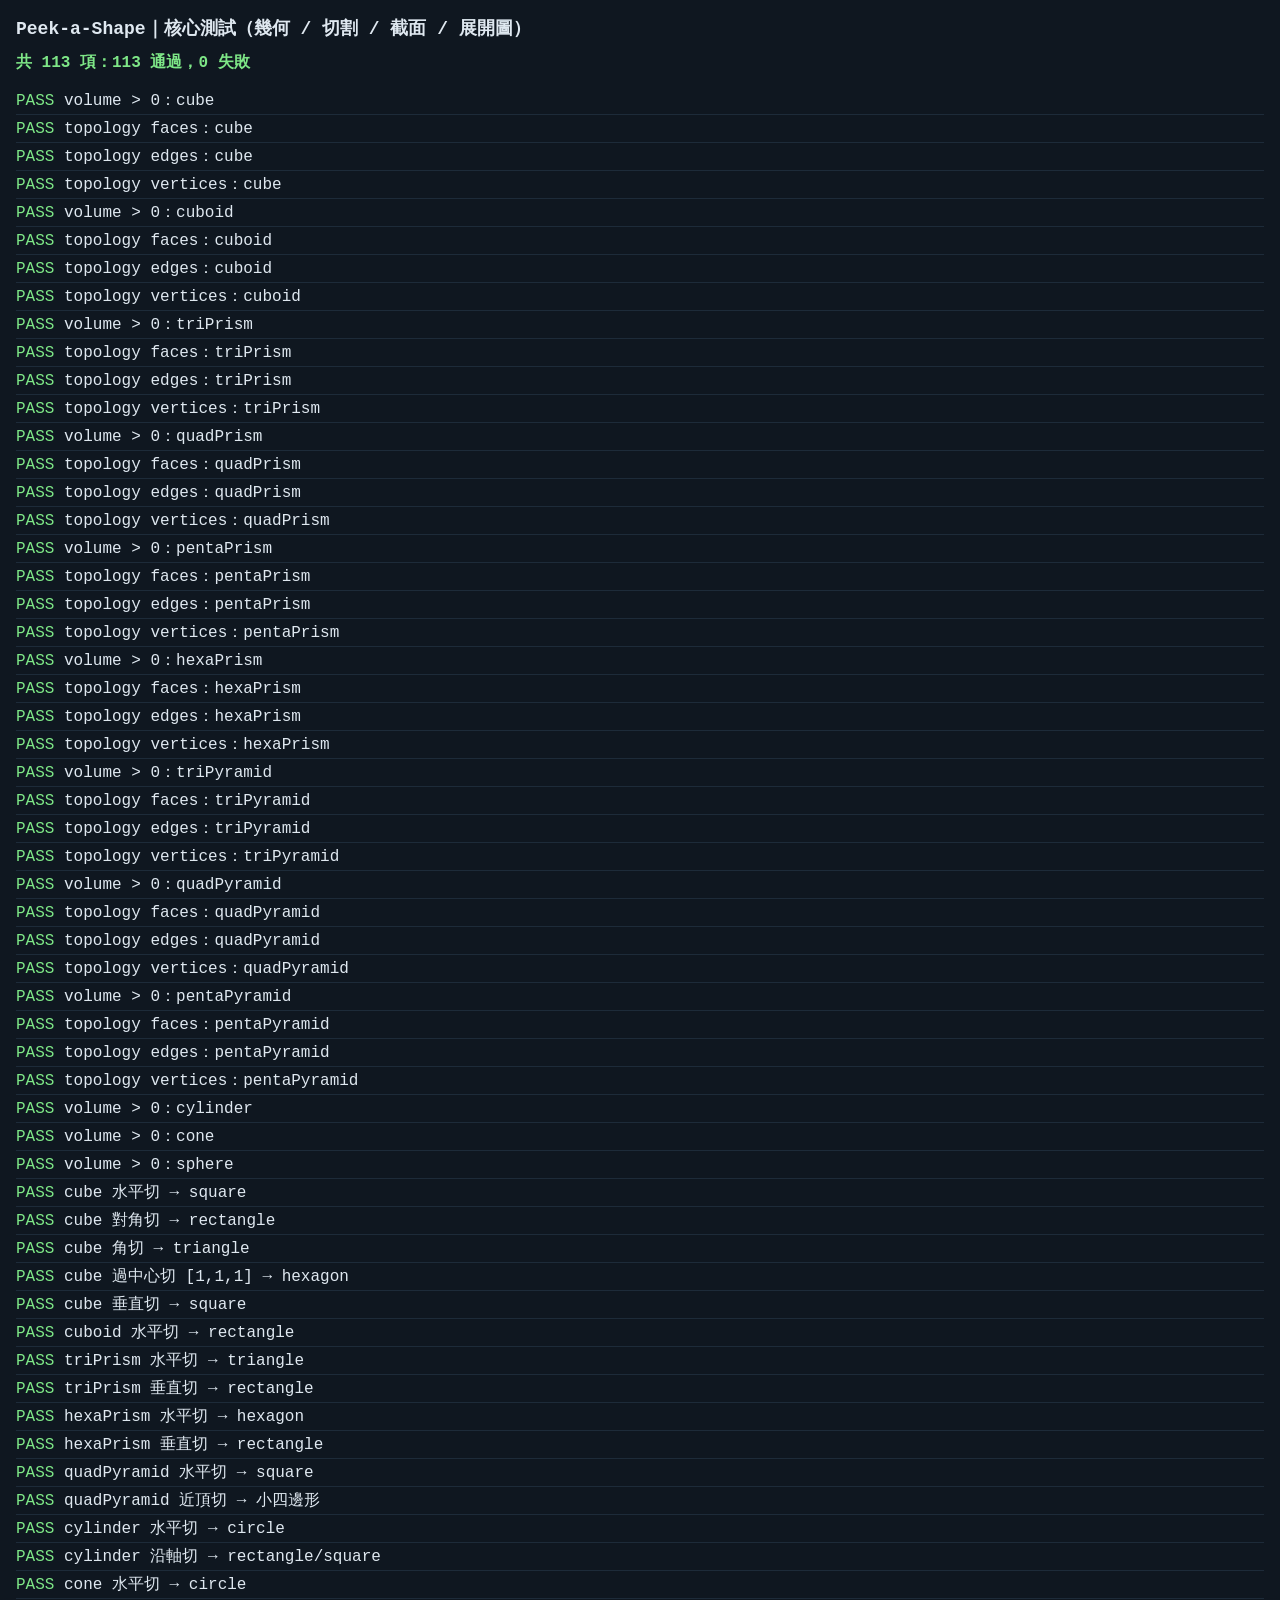
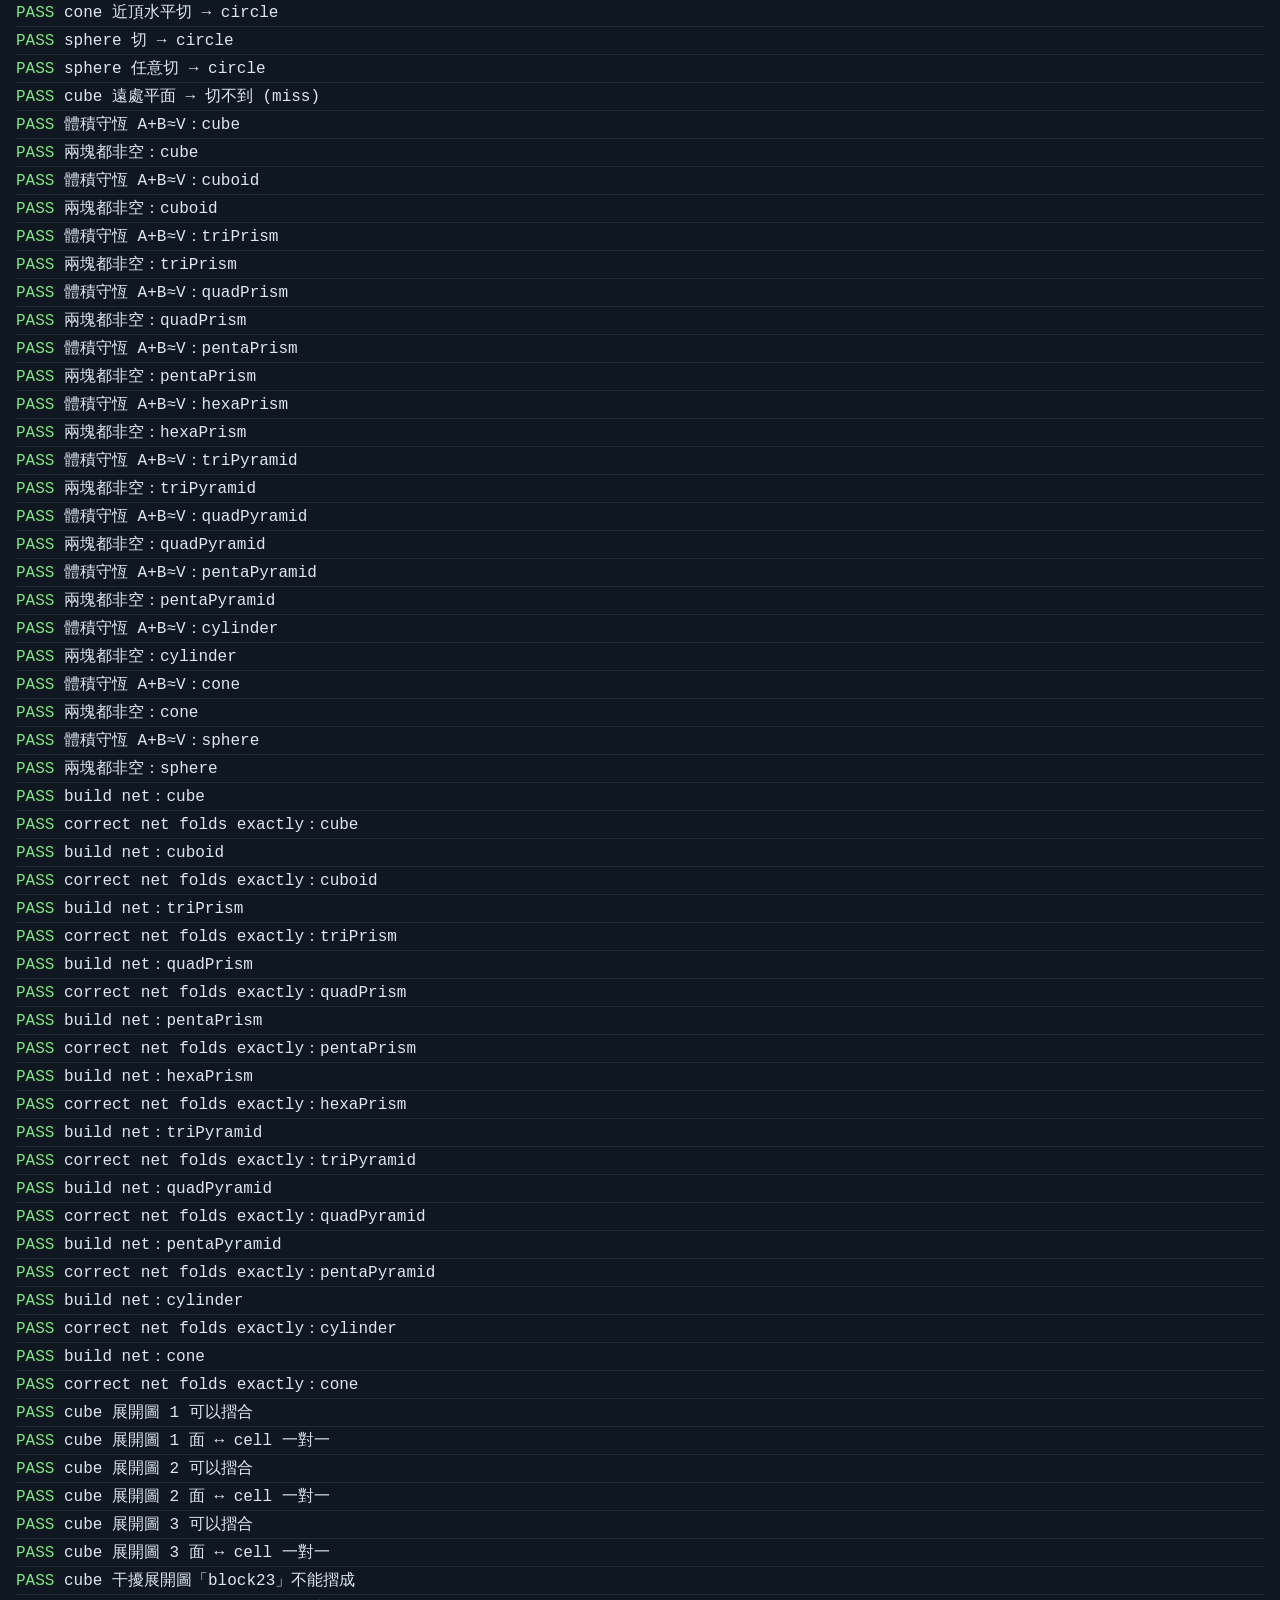
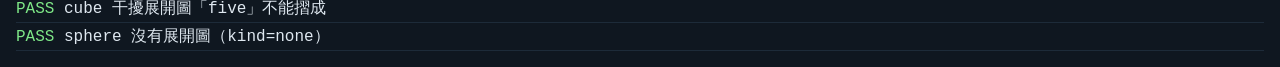
==== tests/core-tests.html @ 21352c95 "Publish Peek-a-Shape (2026-10-15 16:26 UTC)" ====
<!DOCTYPE html>
<html lang="zh-Hant">
<head>
<meta charset="utf-8" />
<meta name="viewport" content="width=device-width, initial-scale=1" />
<title>Peek-a-Shape 核心測試</title>
<style>
  body { font-family: ui-monospace, Menlo, Consolas, monospace; margin: 16px; background: #0f1720; color: #dfe8f0; }
  h1 { font-size: 18px; }
  #summary { font-size: 16px; font-weight: 700; margin: 8px 0 14px; }
  .ok { color: #7ee787; } .bad { color: #ff7b72; }
  .row { padding: 3px 0; border-bottom: 1px solid #1d2b39; }
  .msg { color: #9aa7b3; font-size: 12px; }
  details { margin-top: 14px; }
</style>
</head>
<body>
<h1>Peek-a-Shape｜核心測試（幾何 / 切割 / 截面 / 展開圖）</h1>
<div id="summary">running…</div>
<div id="out"></div>

<script src="../js/geometry.js"></script>
<script src="../js/clip.js"></script>
<script src="../js/nets.js"></script>
<script>
(function () {
  'use strict';
  var results = [];
  function ok(name, cond, msg) { results.push({ name: name, pass: !!cond, msg: msg || '' }); }
  function near(a, b, tol) { return Math.abs(a - b) <= (tol === undefined ? 1e-3 : tol); }

  var V = PS.V, G = PS.geo, C = PS.clip, N = PS.nets;
  var IDS = ['cube', 'cuboid', 'triPrism', 'quadPrism', 'pentaPrism', 'hexaPrism',
    'triPyramid', 'quadPyramid', 'pentaPyramid', 'cylinder', 'cone', 'sphere'];

  /* ---------- 1. 幾何基本 ---------- */
  IDS.forEach(function (id) {
    var s = G.getSolid(id);
    var info = G.info(id);
    var vol = G.volume(s.faces);
    ok('volume > 0：' + id, vol > 0, 'V=' + vol.toFixed(4));
    if (s.kind === 'poly') {
      var topo = G.topology(s.faces);
      ok('topology faces：' + id, s.faces.length === info.counts.faces,
        s.faces.length + ' vs ' + info.counts.faces);
      ok('topology edges：' + id, topo.edges.length === info.counts.edges,
        topo.edges.length + ' vs ' + info.counts.edges);
      ok('topology vertices：' + id, topo.verts.length === info.counts.vertices,
        topo.verts.length + ' vs ' + info.counts.vertices);
    }
  });

  /* ---------- 2. 切割 + 截面判定 ---------- */
  function cut(solidId, normal, point) {
    var s = G.getSolid(solidId);
    var pl = C.makePlane(normal, point);
    var r = C.clipSolid(s, pl);
    if (!r.ok) return { ok: false, reason: r.reason };
    var sec = C.classifySection(s, r.section.pts, pl);
    return { ok: true, res: r, sec: sec };
  }

  // 正方體
  var r;
  r = cut('cube', [0, 1, 0], [0, 0, 0]);
  ok('cube 水平切 → square', r.ok && r.sec.key === 'square', r.ok ? r.sec.key : r.reason);
  r = cut('cube', [1, 1, 0], [0, 0, 0]);
  ok('cube 對角切 → rectangle', r.ok && (r.sec.key === 'rectangle' || r.sec.key === 'square'), r.ok ? r.sec.key : r.reason);
  r = cut('cube', [1, 1, 1], [0.5, 0.5, 0.5]);
  ok('cube 角切 → triangle', r.ok && /triangle/i.test(r.sec.key), r.ok ? r.sec.key : r.reason);
  r = cut('cube', [1, 1, 1], [0, 0, 0]);
  ok('cube 過中心切 [1,1,1] → hexagon', r.ok && r.sec.key === 'hexagon', r.ok ? r.sec.key : r.reason);
  r = cut('cube', [0, 0, 1], [0, 0, 0]);
  ok('cube 垂直切 → square', r.ok && r.sec.key === 'square', r.ok ? r.sec.key : r.reason);

  // 其他多面體
  r = cut('cuboid', [0, 1, 0], [0, 0, 0]);
  ok('cuboid 水平切 → rectangle', r.ok && r.sec.key === 'rectangle', r.ok ? r.sec.key : r.reason);
  r = cut('triPrism', [0, 1, 0], [0, 0, 0]);
  ok('triPrism 水平切 → triangle', r.ok && /triangle/i.test(r.sec.key), r.ok ? r.sec.key : r.reason);
  r = cut('triPrism', [0, 0, 1], [0, 0, 0]);
  ok('triPrism 垂直切 → rectangle', r.ok && /rectangle|square/.test(r.sec.key), r.ok ? r.sec.key : r.reason);
  r = cut('hexaPrism', [0, 1, 0], [0, 0, 0]);
  ok('hexaPrism 水平切 → hexagon', r.ok && r.sec.key === 'hexagon', r.ok ? r.sec.key : r.reason);
  r = cut('hexaPrism', [1, 0, 0], [0, 0, 0]);
  ok('hexaPrism 垂直切 → rectangle', r.ok && /rectangle|square/.test(r.sec.key), r.ok ? r.sec.key : r.reason);
  r = cut('quadPyramid', [0, 1, 0], [0, -0.3, 0]);
  ok('quadPyramid 水平切 → square', r.ok && (r.sec.key === 'square' || r.sec.key === 'rectangle'), r.ok ? r.sec.key : r.reason);
  r = cut('quadPyramid', [0, 1, 0], [0, 0.8, 0]);
  ok('quadPyramid 近頂切 → 小四邊形', r.ok && (r.sec.key === 'square' || r.sec.key === 'rectangle' || r.sec.key === 'quadrilateral'), r.ok ? r.sec.key : r.reason);

  // 曲面體
  r = cut('cylinder', [0, 1, 0], [0, 0, 0]);
  ok('cylinder 水平切 → circle', r.ok && r.sec.key === 'circle', r.ok ? r.sec.key : r.reason);
  r = cut('cylinder', [1, 0, 0], [0, 0, 0]);
  ok('cylinder 沿軸切 → rectangle/square', r.ok && /rectangle|square/.test(r.sec.key), r.ok ? r.sec.key : r.reason);
  r = cut('cone', [0, 1, 0], [0, -0.4, 0]);
  ok('cone 水平切 → circle', r.ok && r.sec.key === 'circle', r.ok ? r.sec.key : r.reason);
  r = cut('cone', [0, 1, 0], [0, 0.9, 0]);
  ok('cone 近頂水平切 → circle', r.ok && r.sec.key === 'circle', r.ok ? r.sec.key : r.reason);
  r = cut('sphere', [1, 0, 0], [0, 0, 0]);
  ok('sphere 切 → circle', r.ok && r.sec.key === 'circle', r.ok ? r.sec.key : r.reason);
  r = cut('sphere', [1, 2, 3], [0, 0, 0]);
  ok('sphere 任意切 → circle', r.ok && r.sec.key === 'circle', r.ok ? r.sec.key : r.reason);

  // 切不到
  r = cut('cube', [0, 1, 0], [0, 5, 0]);
  ok('cube 遠處平面 → 切不到 (miss)', !r.ok && r.reason === 'miss', r.ok ? r.sec.key : r.reason);

  // 兩塊幾何：體積守恆
  IDS.forEach(function (id) {
    var s = G.getSolid(id);
    var pl = C.makePlane([0.3, 1, 0.2], [0, 0, 0]);
    var rr = C.clipSolid(s, pl);
    if (!rr.ok) { ok('體積守恆：' + id, false, 'cut miss'); return; }
    var va = G.volume(rr.A.faces), vb = G.volume(rr.B.faces), vt = G.volume(s.faces);
    ok('體積守恆 A+B≈V：' + id, near(va + vb, vt, 2e-2),
      (va + vb).toFixed(4) + ' vs ' + vt.toFixed(4));
    ok('兩塊都非空：' + id, va > 1e-4 && vb > 1e-4, va.toFixed(4) + '/' + vb.toFixed(4));
  });

  /* ---------- 3. 展開圖 ---------- */
  var NET_IDS = ['cube', 'cuboid', 'triPrism', 'quadPrism', 'pentaPrism', 'hexaPrism',
    'triPyramid', 'quadPyramid', 'pentaPyramid', 'cylinder', 'cone'];
  NET_IDS.forEach(function (id) {
    var net = N.build(id, 0);
    ok('build net：' + id, !!net && net.cells && net.cells.length > 0,
      net ? ('kind=' + net.kind + ' cells=' + net.cells.length) : 'null');
    if (net && net.cells.length) {
      var v = N.verifyNet(net, id);
      ok('correct net folds exactly：' + id, v.ok, 'ok=' + v.ok + ' off=' + (v.offSolid || 0) + ' overlap=' + ((v.overlaps || []).length));
    }
  });

  // 正方體三個展開圖
  for (var cv = 0; cv < 3; cv++) {
    var cnet = N.build('cube', cv);
    var cver = N.verifyNet(cnet, 'cube');
    ok('cube 展開圖 ' + (cv + 1) + ' 可以摺合', cver.ok, 'ok=' + cver.ok);
    // 對應：6 個 cell，每個對應一個不同的面
    var groups = {};
    cnet.cells.forEach(function (c) { if (c.group >= 0) groups[c.group] = (groups[c.group] || 0) + 1; });
    var gkeys = Object.keys(groups);
    ok('cube 展開圖 ' + (cv + 1) + ' 面 ↔ cell 一對一', gkeys.length === 6 &&
      gkeys.every(function (k) { return groups[k] === 1; }),
      gkeys.length + ' groups');
  }

  // 干擾項必須摺不成
  ['block23', 'five'].forEach(function (k) {
    var dn = N.distractorNet('cube', k);
    var dv = dn ? N.verifyNet(dn, 'cube') : null;
    ok('cube 干擾展開圖「' + k + '」不能摺成', dn && dv && !dv.ok, dv ? ('ok=' + dv.ok) : 'null');
  });

  // 球體不能做展開圖
  var sn = N.build('sphere', 0);
  ok('sphere 沒有展開圖（kind=none）', sn && sn.kind === 'none' && sn.cells.length === 0, sn ? sn.kind : 'null');

  /* ---------- 輸出 ---------- */
  var pass = results.filter(function (r) { return r.pass; }).length;
  var fail = results.length - pass;
  var out = document.getElementById('out');
  var sum = document.getElementById('summary');
  sum.className = fail ? 'bad' : 'ok';
  sum.textContent = '共 ' + results.length + ' 項：' + pass + ' 通過，' + fail + ' 失敗';
  results.forEach(function (r) {
    var d = document.createElement('div');
    d.className = 'row';
    d.innerHTML = (r.pass ? '<span class="ok">PASS</span>' : '<span class="bad">FAIL</span>') +
      ' ' + r.name + (r.msg && !r.pass ? ' <span class="msg">— ' + r.msg + '</span>' : '');
    out.appendChild(d);
  });
  window.__TEST_RESULTS__ = results;
  window.__TEST_SUMMARY__ = { total: results.length, pass: pass, fail: fail };
})();
</script>
</body>
</html>
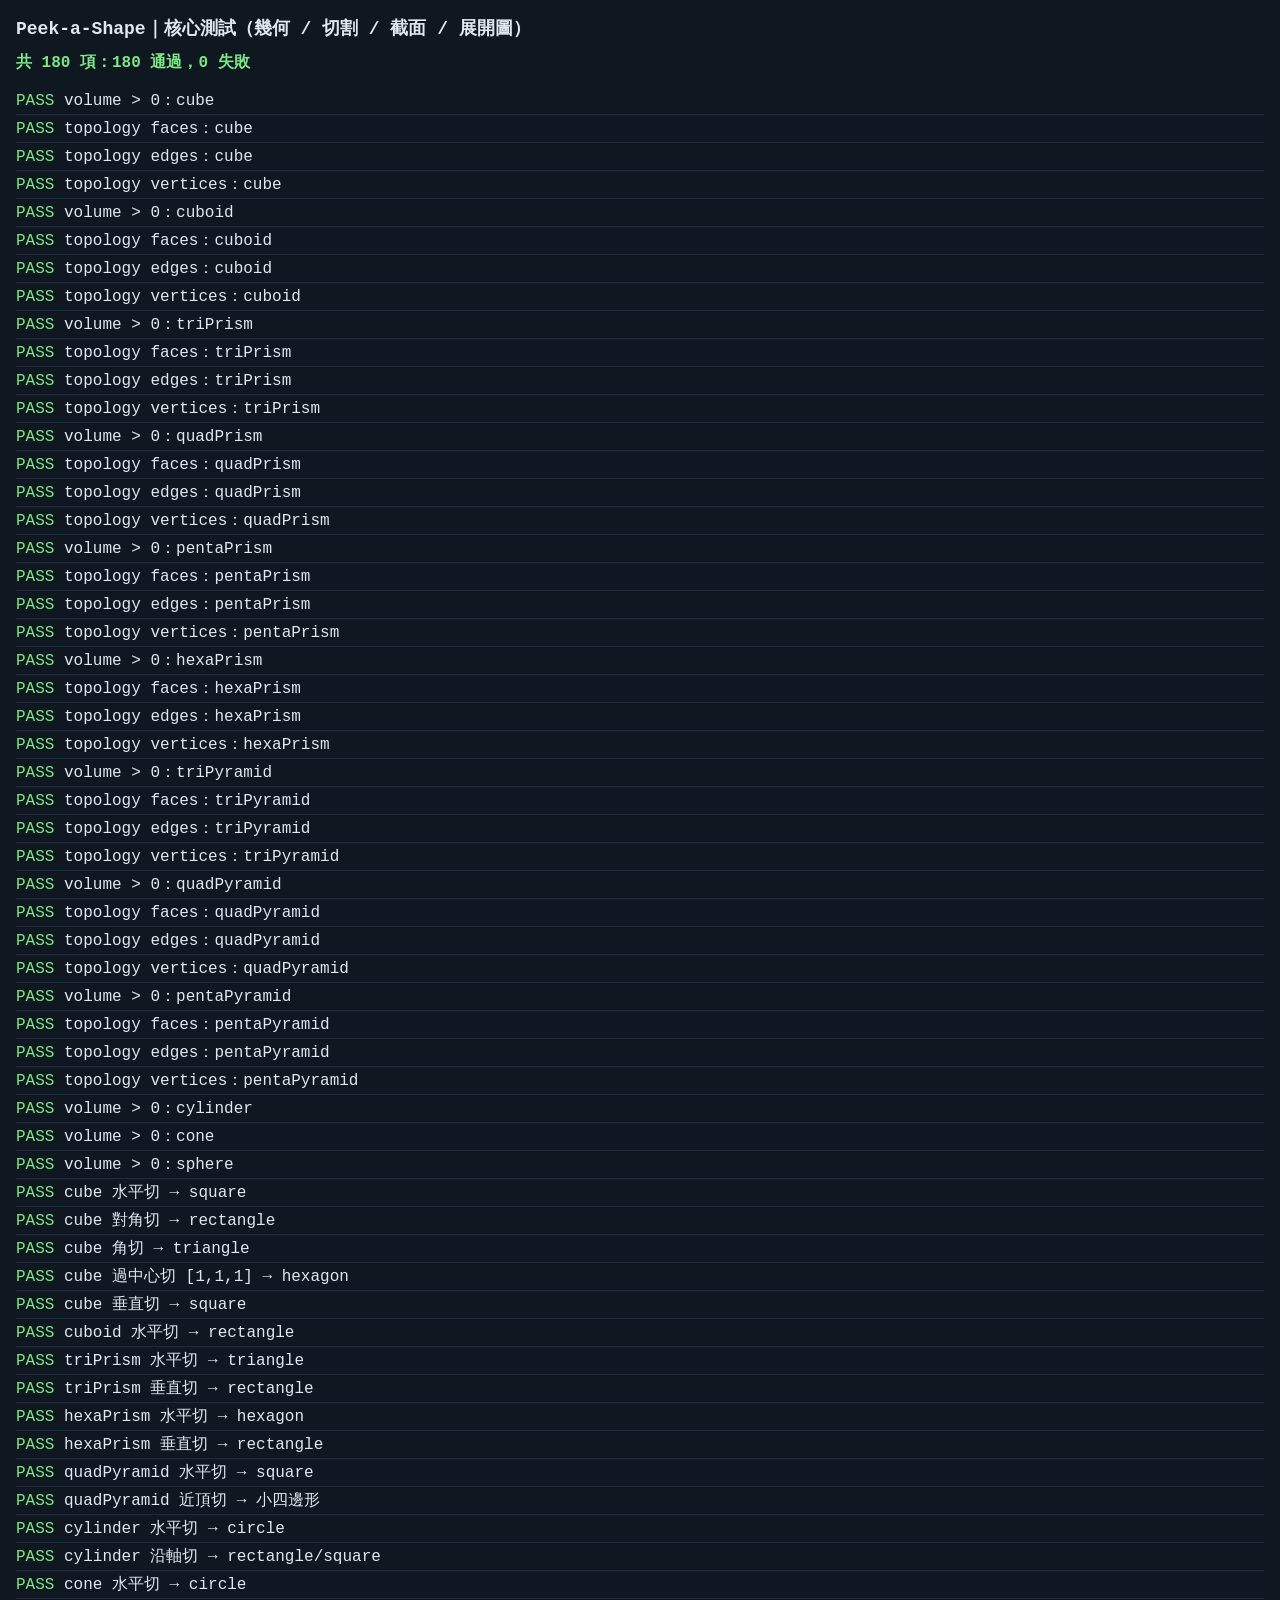
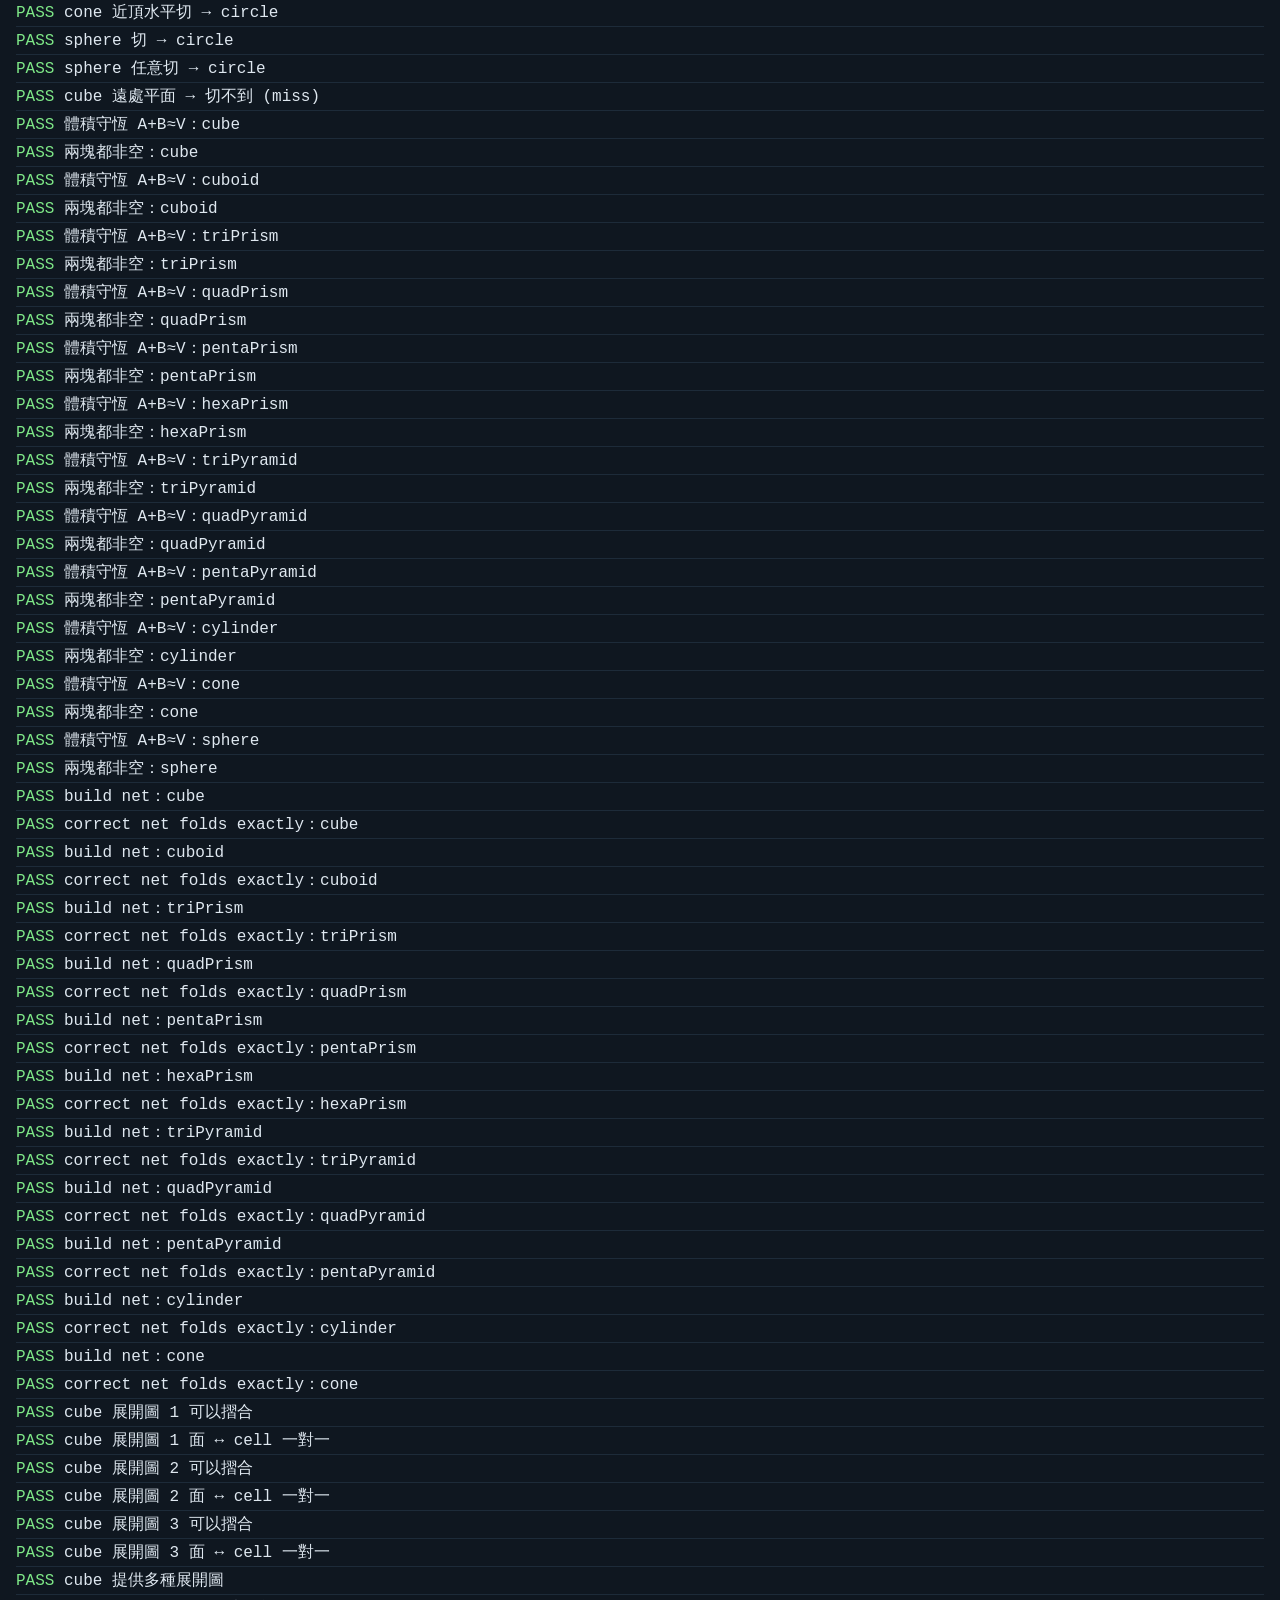
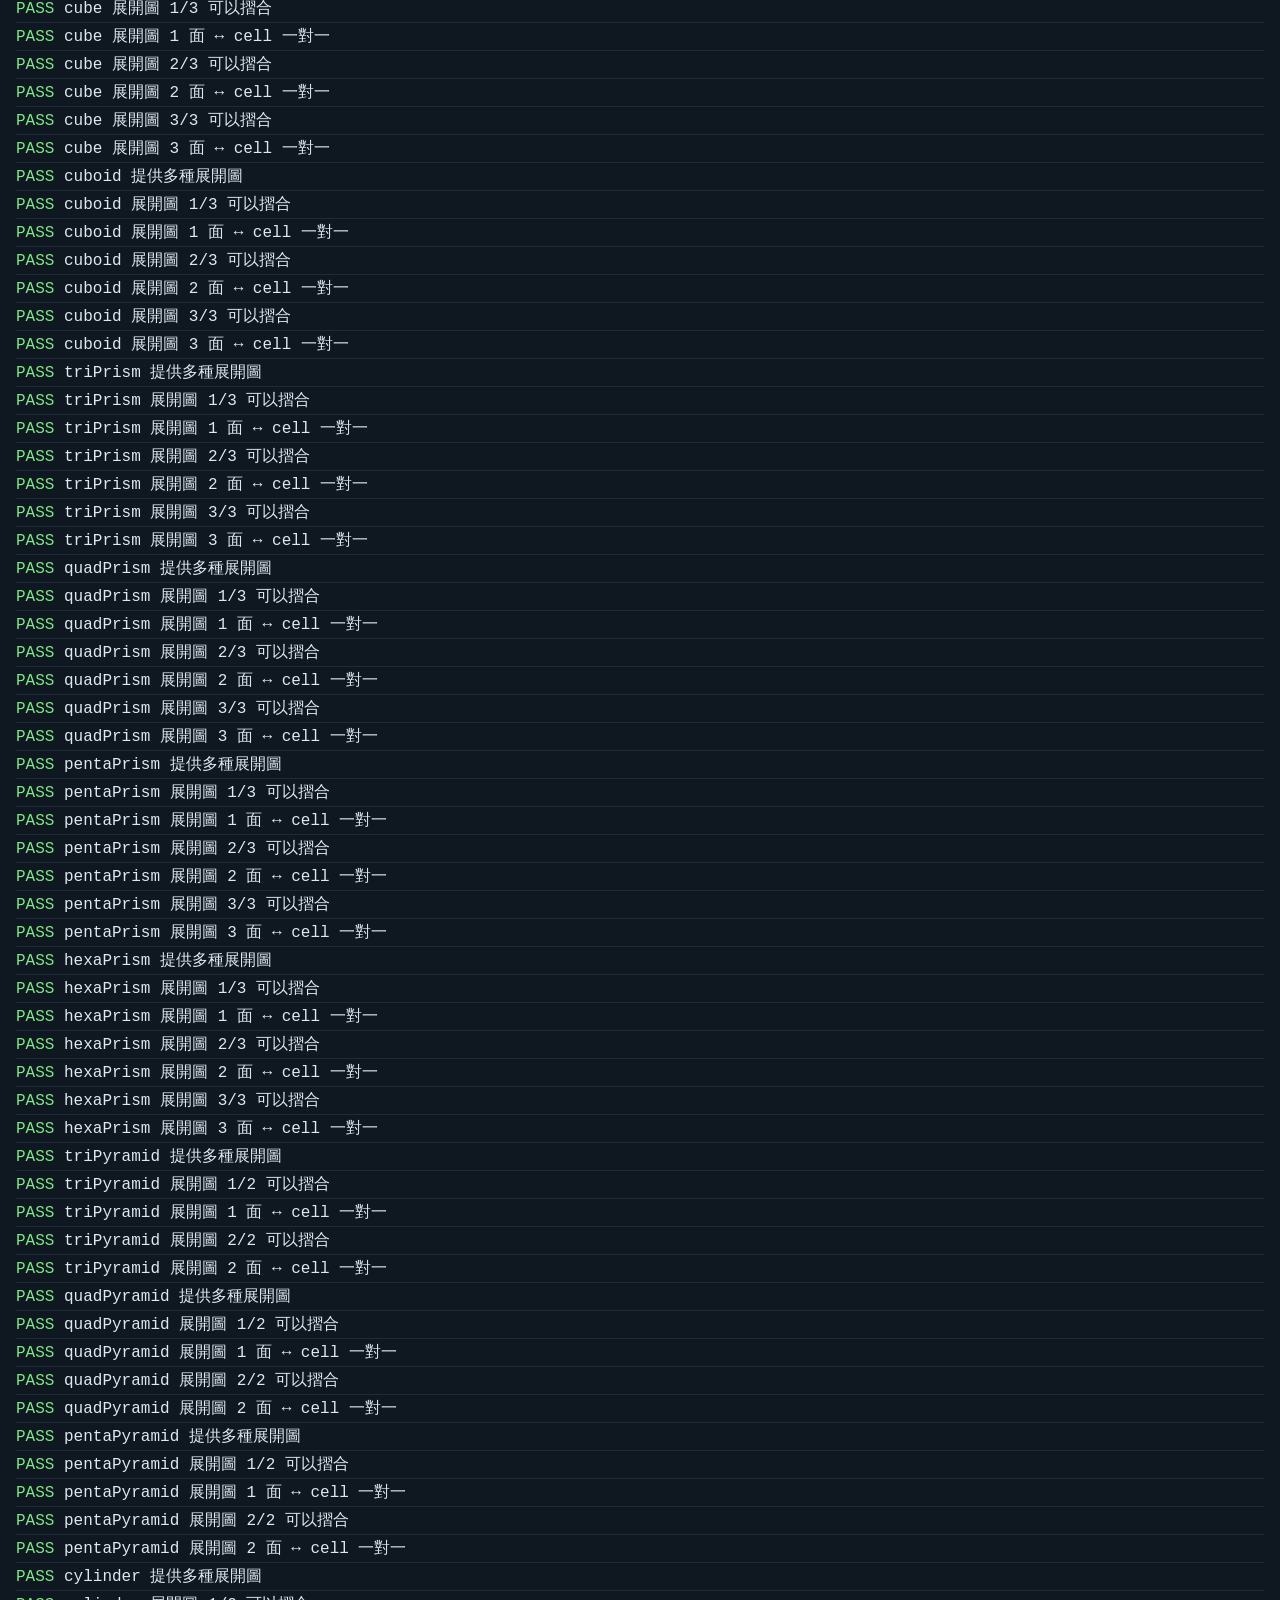
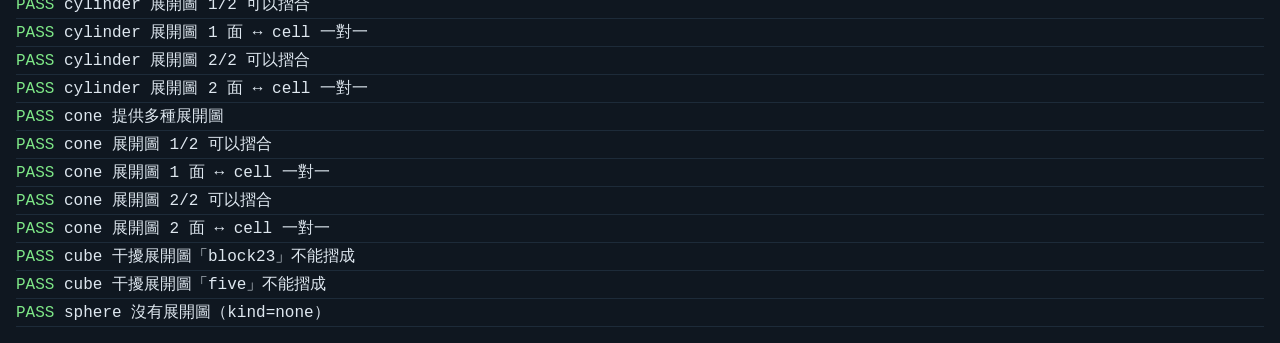
==== commit 9e243855: "Publish Peek-a-Shape (2026-10-27 17:26 UTC)" ====
--- a/tests/core-tests.html
+++ b/tests/core-tests.html
@@ -146,6 +146,27 @@
       gkeys.length + ' groups');
   }
 
+  // 每個立體的所有「不同剪法」展開圖都要能正確摺合，且面 ↔ cell 一對一
+  NET_IDS.forEach(function (id) {
+    var vc = N.variants(id);
+    var faceCount = G.getSolid(id).groups.length;
+    ok(id + ' 提供多種展開圖', vc >= 2, 'variants=' + vc);
+    for (var v = 0; v < vc; v++) {
+      var n2 = N.build(id, v);
+      var r2 = n2 ? N.verifyNet(n2, id) : null;
+      ok(id + ' 展開圖 ' + (v + 1) + '/' + vc + ' 可以摺合', !!(n2 && r2 && r2.ok),
+        r2 ? ('ok=' + r2.ok + ' watertight=' + r2.watertight) : 'null');
+      if (n2 && r2) {
+        var gg = {};
+        n2.cells.forEach(function (c) { if (c.group >= 0) gg[c.group] = (gg[c.group] || 0) + 1; });
+        var ks = Object.keys(gg);
+        ok(id + ' 展開圖 ' + (v + 1) + ' 面 ↔ cell 一對一',
+          ks.length === faceCount && ks.every(function (k) { return gg[k] === 1; }),
+          ks.length + '/' + faceCount);
+      }
+    }
+  });
+
   // 干擾項必須摺不成
   ['block23', 'five'].forEach(function (k) {
     var dn = N.distractorNet('cube', k);
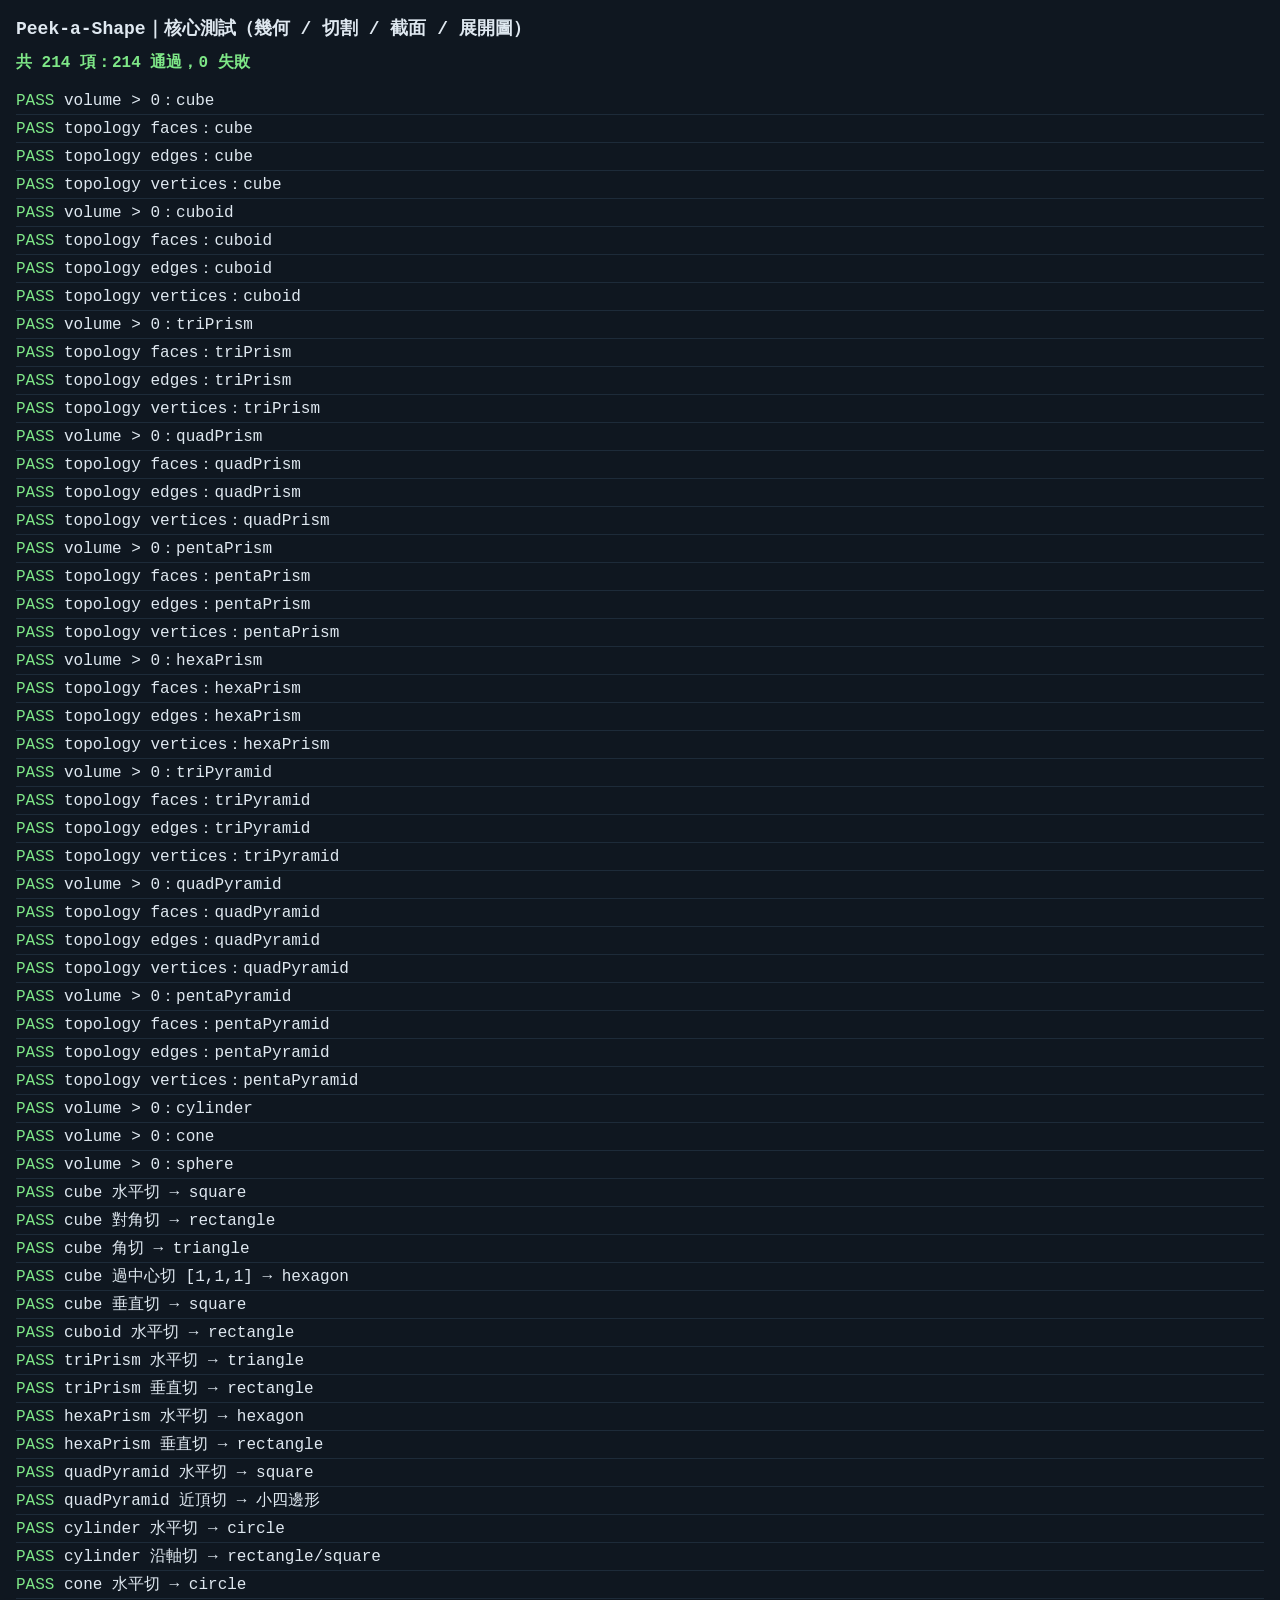
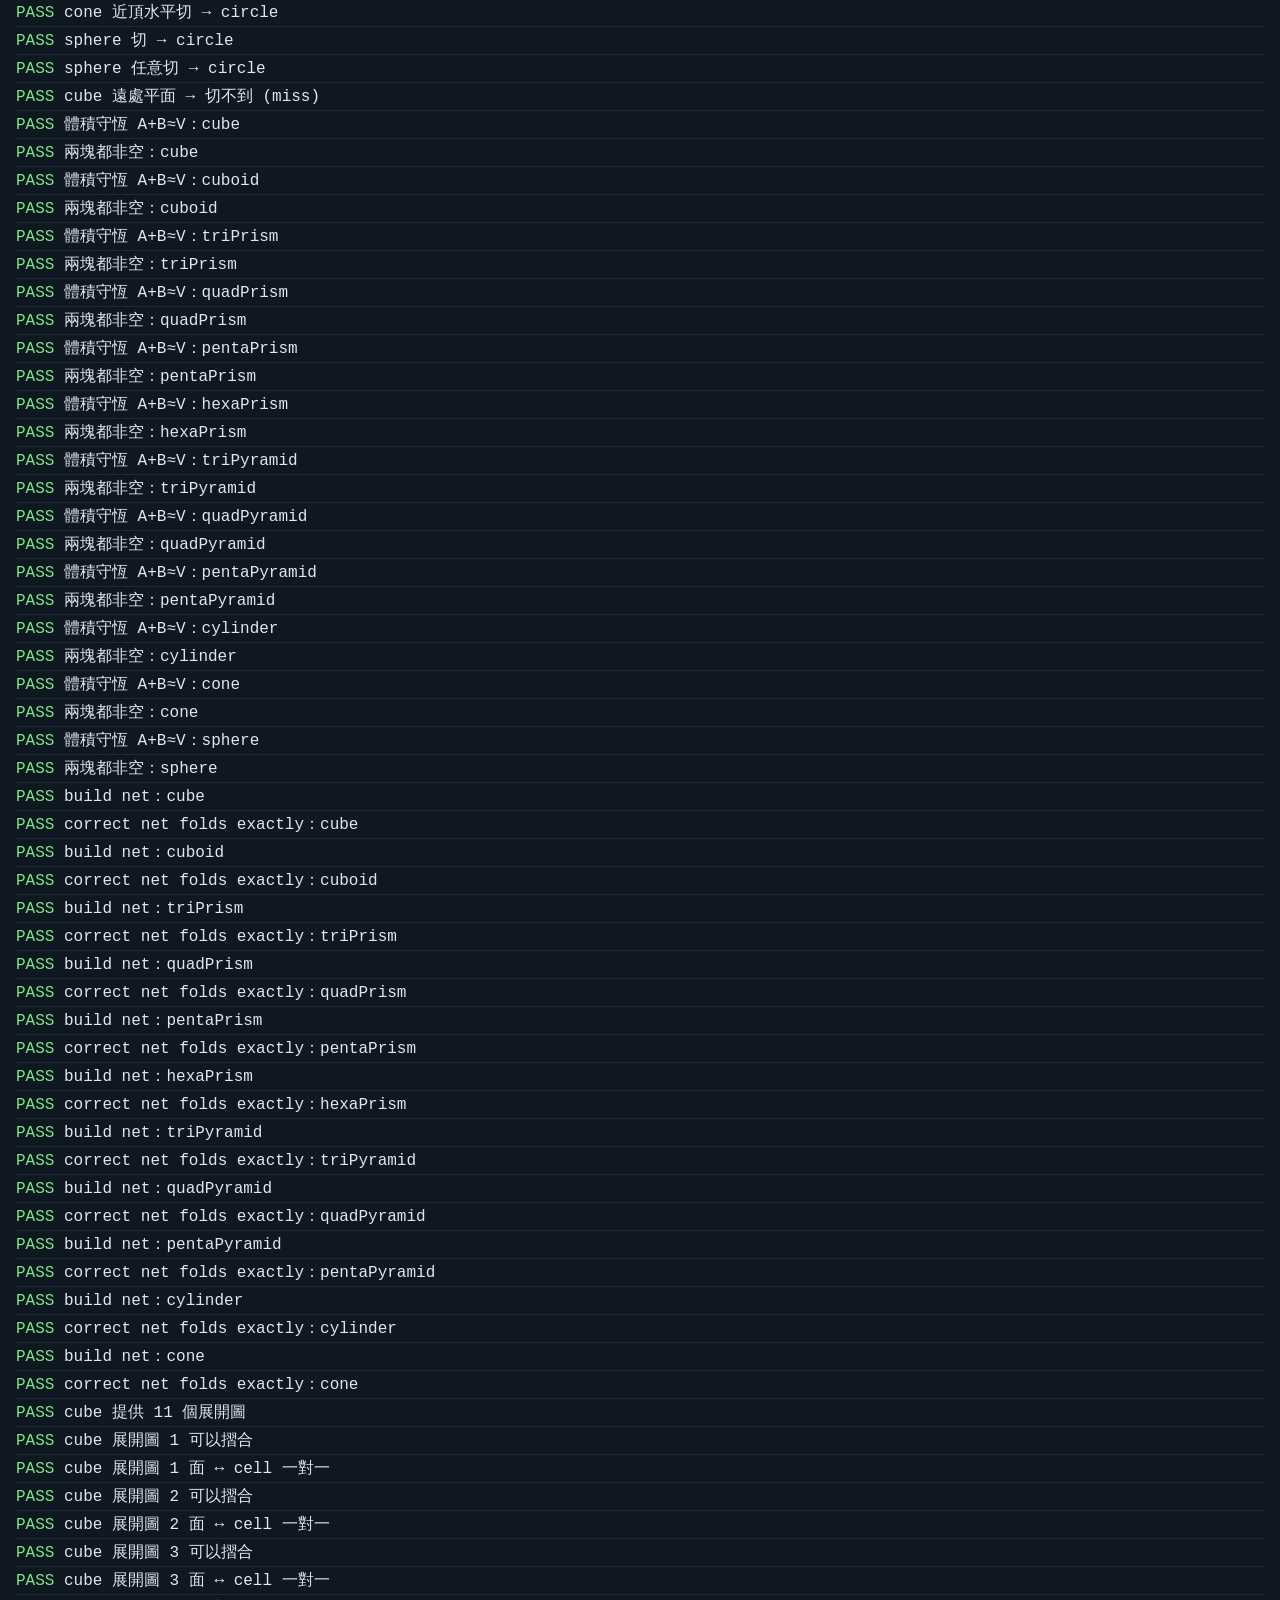
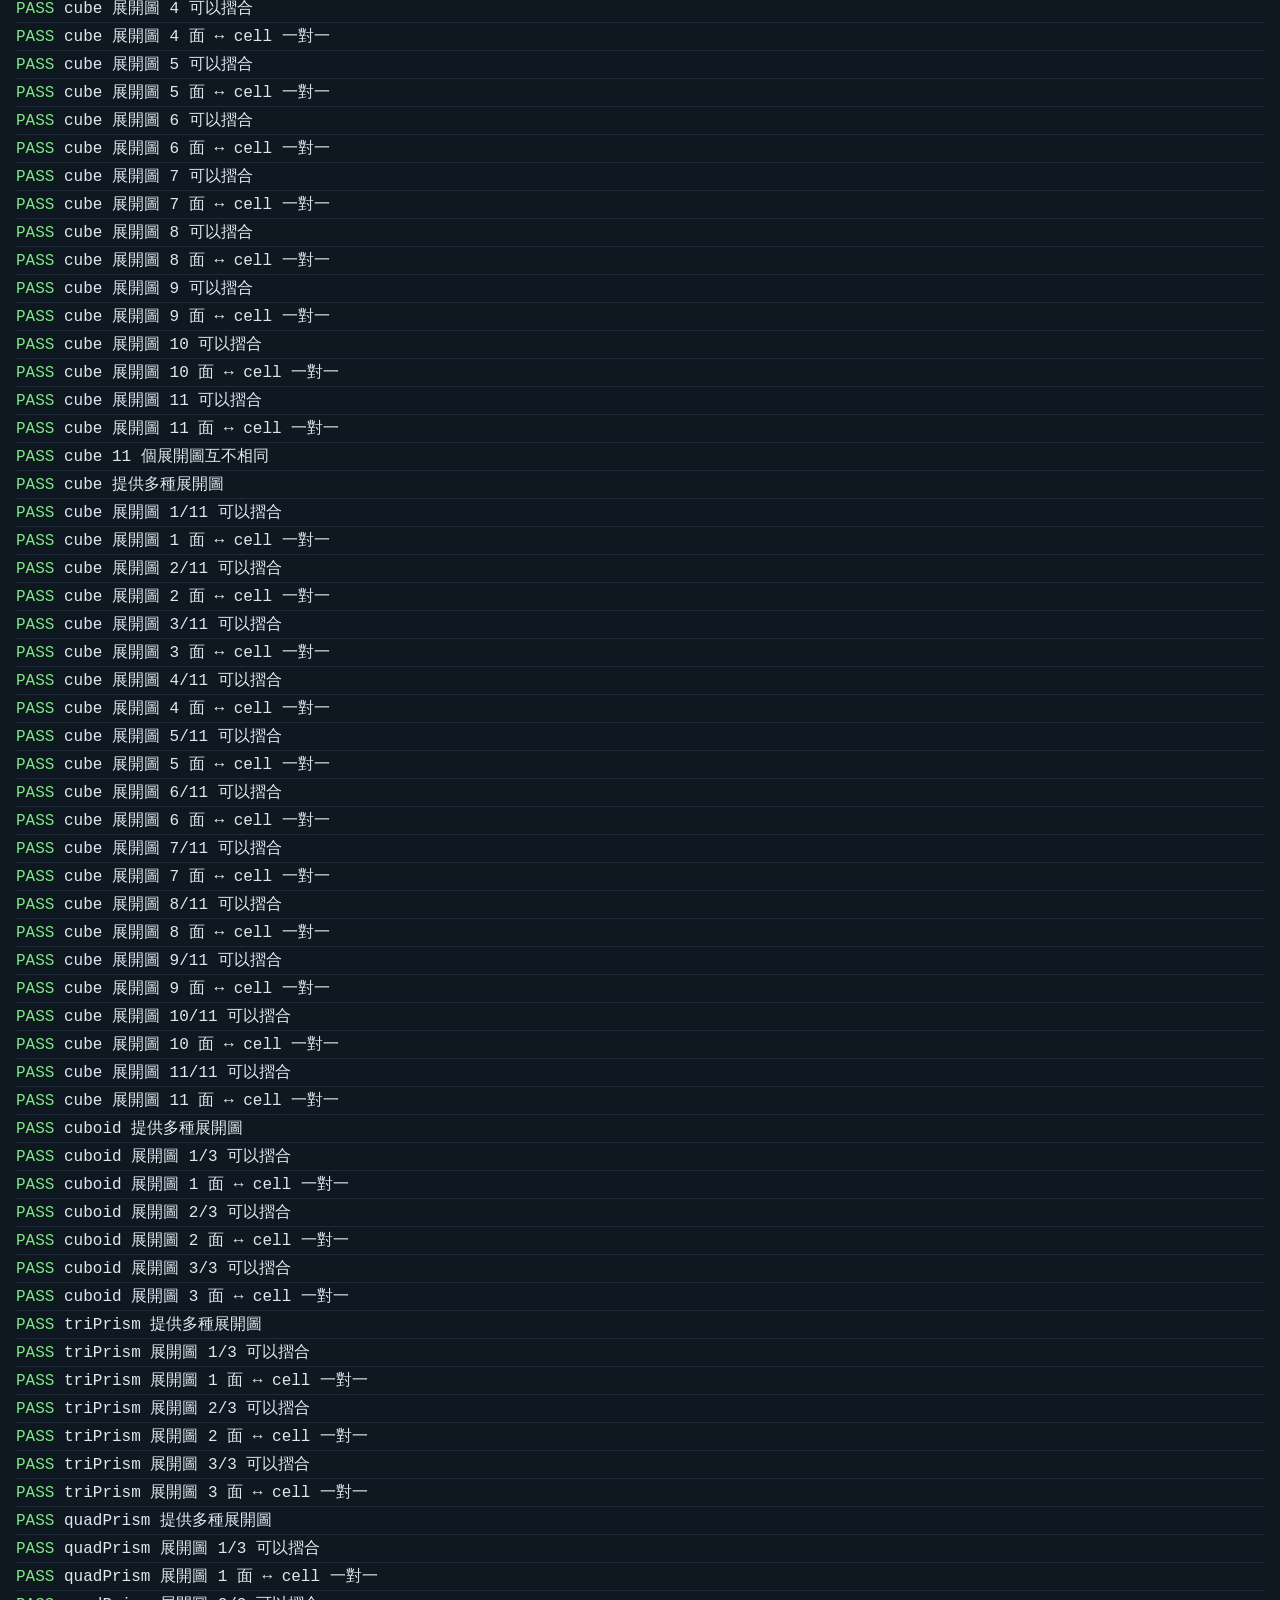
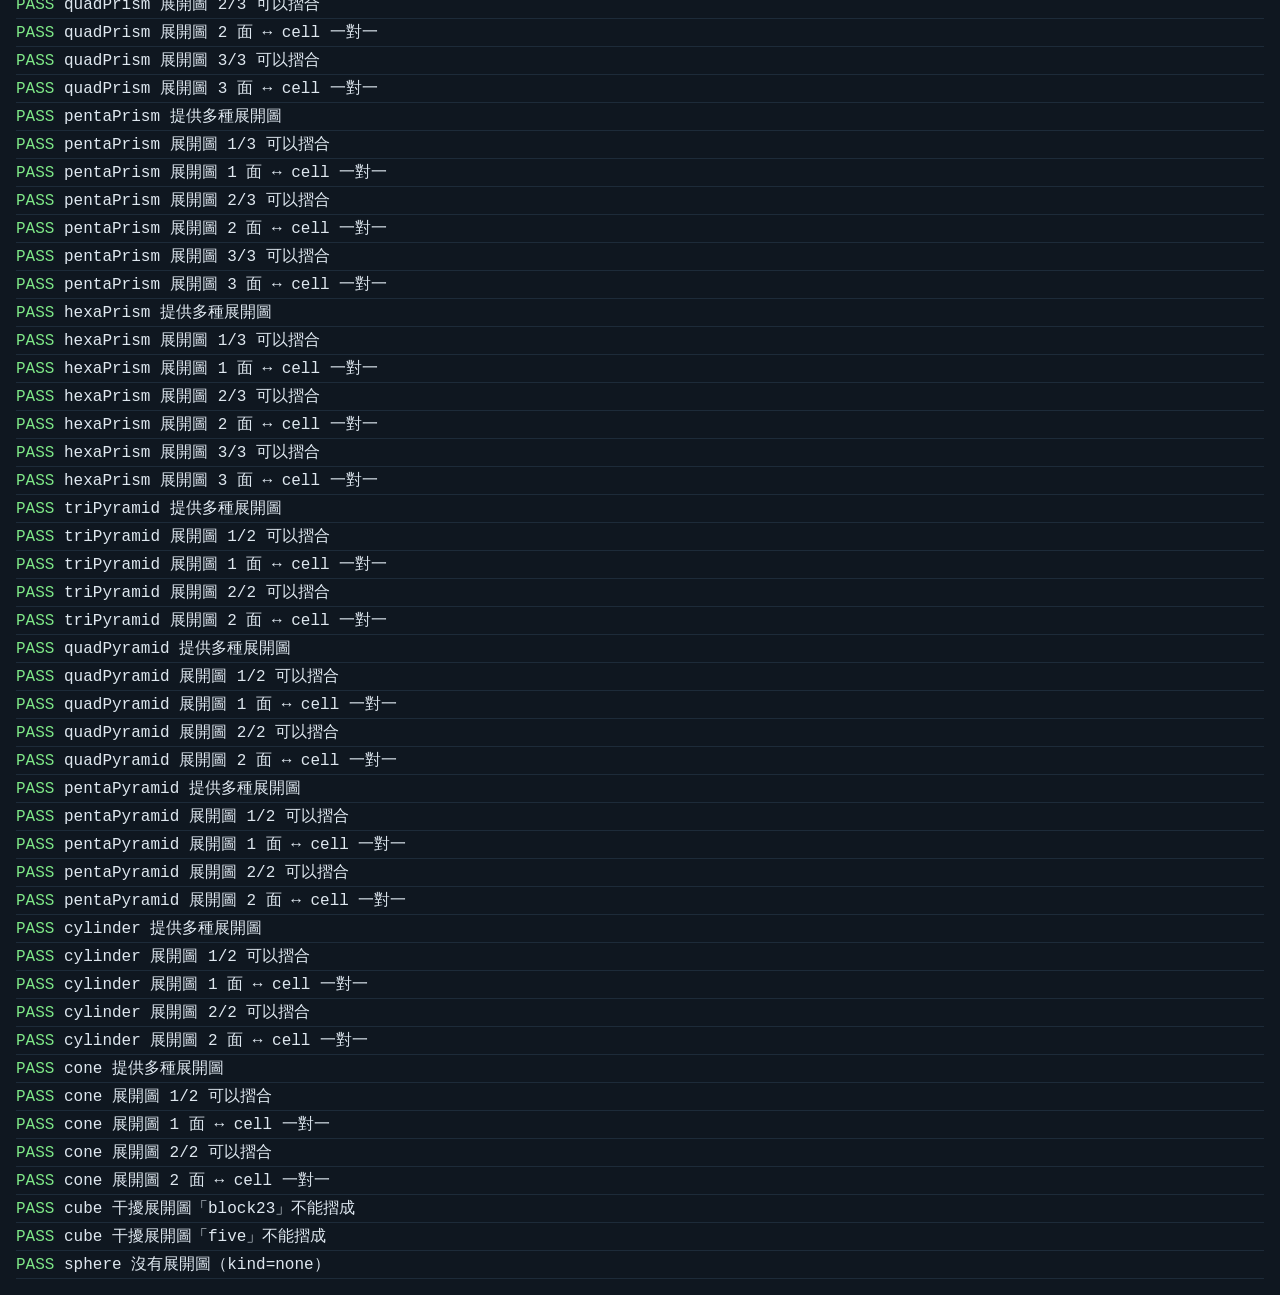
==== commit ce28e193: "Publish Peek-a-Shape (2026-10-27 17:44 UTC)" ====
--- a/tests/core-tests.html
+++ b/tests/core-tests.html
@@ -132,8 +132,10 @@
     }
   });
 
-  // 正方體三個展開圖
-  for (var cv = 0; cv < 3; cv++) {
+  // 正方體全部 11 個展開圖
+  var cubeVc = N.variants('cube');
+  ok('cube 提供 11 個展開圖', cubeVc === 11, 'variants=' + cubeVc);
+  for (var cv = 0; cv < cubeVc; cv++) {
     var cnet = N.build('cube', cv);
     var cver = N.verifyNet(cnet, 'cube');
     ok('cube 展開圖 ' + (cv + 1) + ' 可以摺合', cver.ok, 'ok=' + cver.ok);
@@ -145,6 +147,36 @@
       gkeys.every(function (k) { return groups[k] === 1; }),
       gkeys.length + ' groups');
   }
+  // 11 個展開圖兩兩形狀不同（旋轉／翻轉後仍不同）
+  function cubeShapeKey(net) {
+    var cells = net.cells.map(function (c) { return c.grid; });
+    var best = null;
+    for (var r = 0; r < 4; r++) {
+      for (var f = 0; f < 2; f++) {
+        var t = cells.map(function (c) {
+          var x = c[0], y = c[1];
+          for (var q = 0; q < r; q++) { var tmp = x; x = -y; y = tmp; }
+          if (f) x = -x;
+          return [x, y];
+        });
+        var mnx = 99, mny = 99;
+        t.forEach(function (c) { if (c[0] < mnx) mnx = c[0]; if (c[1] < mny) mny = c[1]; });
+        t = t.map(function (c) { return [c[0] - mnx, c[1] - mny]; })
+          .sort(function (a, b) { return a[0] - b[0] || a[1] - b[1]; });
+        var s = t.map(function (c) { return c[0] + ',' + c[1]; }).join(';');
+        if (best === null || s < best) best = s;
+      }
+    }
+    return best;
+  }
+  var shapeKeys = {}, dup = [];
+  for (var cv2 = 0; cv2 < cubeVc; cv2++) {
+    var sk = cubeShapeKey(N.build('cube', cv2));
+    if (shapeKeys[sk]) dup.push((shapeKeys[sk]) + '=' + (cv2 + 1));
+    shapeKeys[sk] = cv2 + 1;
+  }
+  ok('cube 11 個展開圖互不相同', Object.keys(shapeKeys).length === 11 && dup.length === 0,
+    'distinct=' + Object.keys(shapeKeys).length + (dup.length ? ' dup:' + dup.join(',') : ''));
 
   // 每個立體的所有「不同剪法」展開圖都要能正確摺合，且面 ↔ cell 一對一
   NET_IDS.forEach(function (id) {
